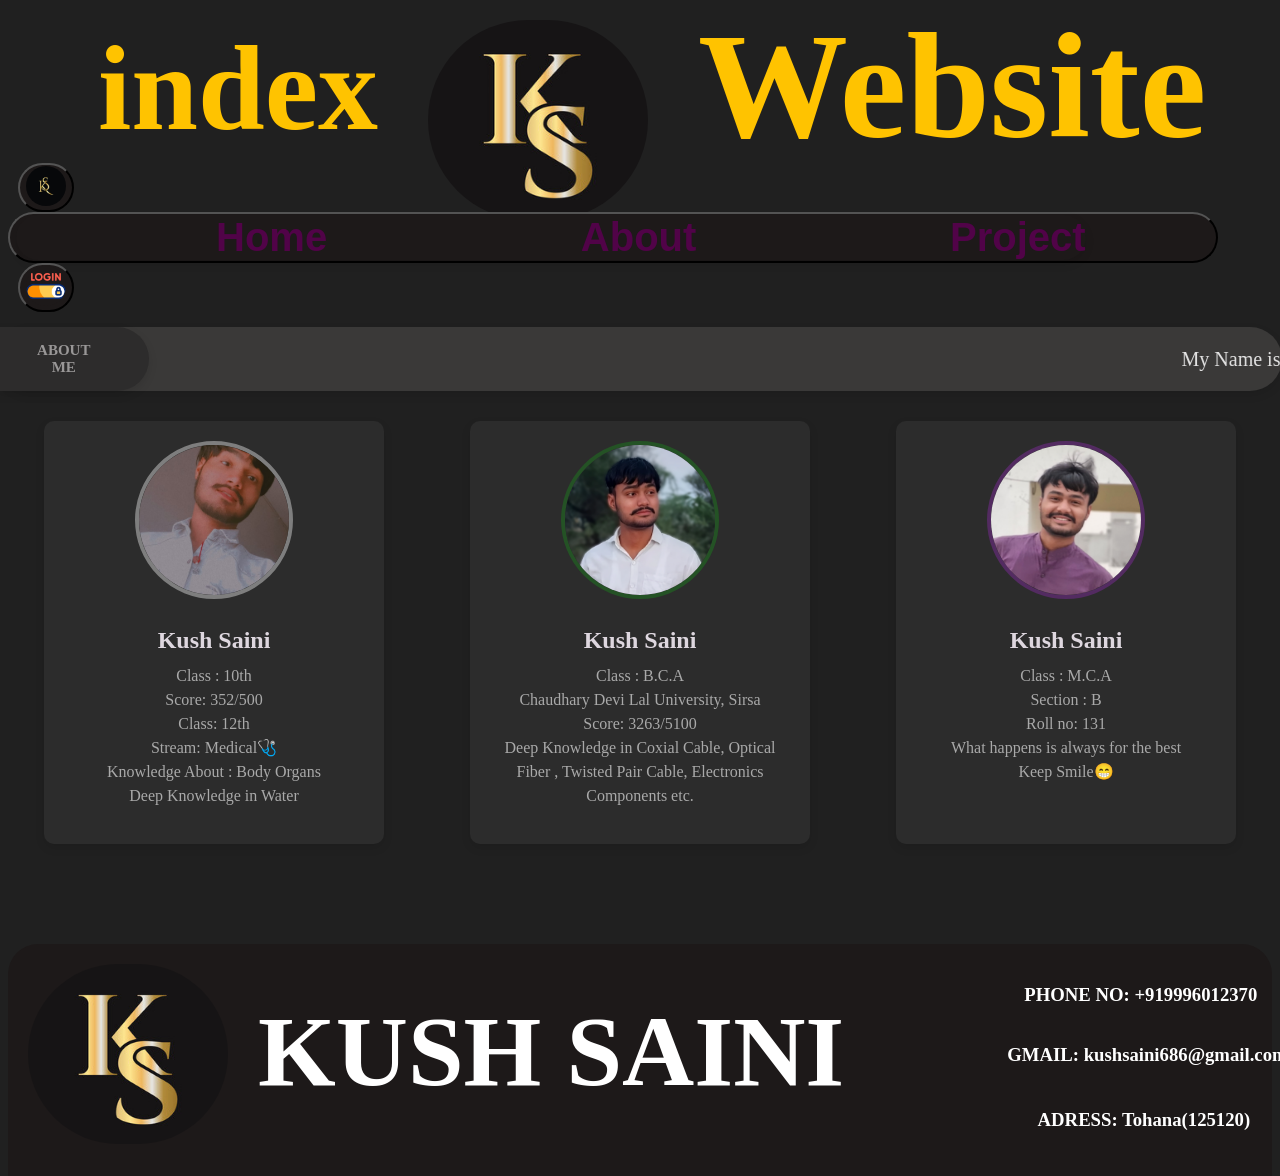
==== index.html @ 29faaab6 "My Portfolio First Upload" ====
<!DOCTYPE html>
<html lang="en">
<head>
  <meta charset="UTF-8">
    <meta name="viewport" content="width=device-width, initial-scale=1.0">
    <title>KWeb</title>
    <link rel="stylesheet" href="./index.css">
</head>
<body>

    <header id="he">
       <h1 id="k">index</h1>
        <img id="i" src="./240_F_510206850_NI3gwIwDtyIz4WPUnAkGsOidf5Y8lUd6.jpeg" alt="Photo Crupt" width="220" height="200">
        <h1 id="w">Website</h1>
      </header>
      <button id="blogin" type=""><img id="login" src="./ks.jpg" width="40" height="40"></button>
    <button id="nv"><nav id="n">
        <a href="./index.html" id="ho"><b>Home</b></a>
        <a href="./indexabout.html" id="ab"><b>About</b></a>
        <a href="./indexprojrct.html" id="co"><b>Project</b></a>
      </nav></button>
      <button id="blogin" >
        <a href="./Login.html">
          <img id="login" src="./login.png" width="40" height="40">
        </a>
      </button>
      <nav id="in">
        <div id="ln">
          <p id="l"><b>ABOUT ME</b></p>
        </div>
        <marquee behavior="scroll" loop="infinite" direction="left">
          <p id="pa">
             My Name is Kush Saini. My Father Name is Sh. Satbir Singh Saini s/o Late Sh. Maan Singh.
             I have many Skills like Knowledge of Wired Data Transmission in Coxicial cable, 
             Optical Fiber Cable, Twistd Pair Cable
                or Little bit known About Electronic Divice Reparing 🧑‍🔧
                (Amplifiers, Node, Small Circuits Boards, Earphones etc. ) and 
                My Hobbies is climbing, playing Chess♘, Writing in Notebooks📝.
                 I Love  Learnig Deep About Computer 🖥 Hardware & Software and Its Working.
                 I Like Cow's Baby(Calf)🐮, Puppys🐶.
          </p>
        </marquee>
      </nav>
     
     
    <main id="mai">
       <div id="card1">
        <img src="./WhatsApp Image 2025-09-26 at 7.26.59 PM.jpeg" alt="Profile Picture" id="img1">
        <h2 class="kname">Kush Saini</h2>
        <p class="bio">Class : 10th<br>Score: 352/500<br>Class: 12th<br>Stream: Medical🩺<br>
           Knowledge About : Body Organs<br>Deep Knowledge in Water</p>
           </div>
            <div id="card2">
        <img src="./kushph.png" alt="Profile Picture" id="img2" >
        <h2 class="kname">Kush Saini</h2>
        <p class="bio">Class : B.C.A<br>Chaudhary Devi Lal University, Sirsa<br>
          Score: 3263/5100<br>Deep Knowledge in Coxial Cable, Optical Fiber , Twisted Pair Cable, Electronics Components etc.</p>
           </div>
      
         <div id="card3">
        <img src="./ks.png" alt="Profile Picture" id="img3">
        <h2 class="kname">Kush Saini</h2>
        <p class="bio">Class : M.C.A <br>Section : B <br>Roll no: 131 <br>
          What happens is always for the best <br>Keep Smile😁</p>
           </div>

</main>

    <footer id="fo">
        <img id="em" src="./240_F_510206850_NI3gwIwDtyIz4WPUnAkGsOidf5Y8lUd6.jpeg" alt="Photo Contact" width="200" height="180">
        <h1 id="ft">KUSH SAINI</h1>
        <h3 id="ph">PHONE NO: +919996012370</H3>
        <H3 id="gm">GMAIL: kushsaini686@gmail.com</H3>
        <H3 id="ad">ADRESS: Tohana(125120)</H3>
    </footer>

</body>
</html>
---- index.css ----
body{
    background-color: #202020;
}
#he{
    margin-bottom: -110px;
    margin-top: 10px;
    margin-left: 10px;
    margin-right: -10px;
    display: flex;
}
#k{
    color: #ffc300;
    margin-top: 10px;
    padding-left: 80px;
    text-align: left;
    font-size: 120px;
    font-family: cursive;
}
#i{
    margin-top: 10px;
    margin-left: 50px;
    border-radius: 100px;
}
#w{
    color: #ffc300;
    margin-top: -10px;
    padding-left: 50px;
    text-align: right;
    font-size: 150px;
    font-family: cursive;
}
#in{
    display: flex;
     box-shadow: 0 4px 10px rgba(0, 0, 0, 0.1);
    font-size: 15px;
    border-radius: 50px;
    margin-bottom: -20px;
     margin-left: -10px;
    margin-right: -10px;
    margin-top: 15px;
    background-color: rgb(58, 57, 56);
}
#pa{
    font-size: 20px;
    color: #e4e4e4;
}
#ln{
    color: rgb(153, 151, 151);
    padding-left: 30px;
    padding-right: 50px;
    border-top-right-radius: 50px;
    border-bottom-right-radius: 50px;
    background-color: rgb(45, 44, 44);
    box-shadow: 0 4px 10px rgba(0, 0, 0, 0.1);
}
#l{
    text-align: center;
    
}
#art{
    margin-top: 50px;
    margin-left: 20px;
    margin-right: 20px;
    background-color: rgb(162, 124, 43);
    padding-bottom: 20px;
    border-radius: 50px;
}
#am{
    text-align: center;
    font-size: 50px;
    padding-top: 10px;
}
#para{
    margin-left: 30px;
    margin-right: 30px;
    font-size: 25px;
    color: #ded7df;
}
#n{
    box-shadow: 0 4px 10px rgba(0, 0, 0, 0.1);
    border-radius: 50px;
    background-color: rgb(29, 25, 25);
}
#nv{
    padding-right: 130px;
    border-radius: 50px;
    background-color: rgb(29, 25, 25);
}
#blogin{
    margin-left: 10px;
    margin-right: 10px;
    border-radius: 50px;
    background-color: rgb(29, 25, 25);
}
#login{
    border-radius: 50px;
    background-color: rgb(29, 25, 25);
}
#blogin:hover{
    background-color:rgb(94, 72, 72);
}
#ho{
    text-decoration: none;
    color: rgb(81, 3, 72);
    padding-left: 200px;
    font-family:  'Gill Sans', 'Gill Sans MT', Calibri, 'Trebuchet MS', sans-serif;
    font-size: 40px;
}
#ab{padding-left: 250px;
     text-decoration: none;
        color: rgb(81, 3, 72);

    font-family: 'Gill Sans', 'Gill Sans MT', Calibri, 'Trebuchet MS', sans-serif;
    text-align: center;
    font-size: 40px;
}
#co{padding-left: 250px;
     text-decoration: none;
        color: rgb(81, 3, 72);
    font-family: 'Gill Sans', 'Gill Sans MT', Calibri, 'Trebuchet MS', sans-serif;
    text-align: right;
font-size: 40px;
}
#art{
    margin-left: 20px;
    margin-right: 20px;
    background-color: rgb(29, 25, 25);
    padding-bottom: 20px;
    border-radius: 50px;
}
#am{
    color: #ffc300;
    text-align: center;
    font-size: 50px;

}
#hrr{
    margin-top: -35px;
}
#para{
    text-align: center;
    color: #e4e4e4;
    margin-left: 30px;
    margin-right: 30px;
    font-size: 25px;
    font-family: Helvetica;
}
#hhh{
    color: #e4e4e4;
    font-size: 40px;
    text-align: center;
}
#fo{
    display: flex;
    background-color: rgb(29, 25, 25);
    margin-top: 50px;
    margin-bottom: -40px;
    border-top-left-radius:30px ;
    border-top-right-radius: 30px;
}
#em{
    border-radius: 100px;
    /* margin-left: 20px;
    margin-top: ; */
    margin: 20px;
}
#ft{

    color: white;
    margin-top: 50px;
    margin-left: 10px;
    font-size: 100px;
    
}
#ph{ 
    
    margin-top: 40px;
    margin-left: 180px;
color: white;
}
#gm{
    margin-left: -250px;
    margin-top: 100px;
color: white;
}
#ad{
    margin-left: -250px;
    margin-top: 165px;
color: white;
}
#mai{
    display: flex  ;
}
#card1 {
    margin: 50px auto;
    background-color: #2c2c2c;
    width: 300px;
    border-radius: 10px;
    box-shadow: 0 4px 10px rgba(0, 0, 0, 0.1);
    overflow: hidden; 
    text-align: center;
    padding: 20px;
    transition: transform 0.3s ease-in-out; 
}
#card1:hover {
    transform: translateY(-10px);
}
#card2 {
    margin: 50px;
    background-color: #2c2c2c;
    width: 300px;
    border-radius: 10px;
    box-shadow: 0 4px 10px rgba(0, 0, 0, 0.1);
    overflow: hidden; 
    text-align: center;
    padding: 20px;
    transition: transform 0.3s ease-in-out; 
}
#card2:hover {
    transform: translateY(-10px);
}
#card3 {
    margin: 50px auto;
    background-color: #2c2c2c;
    width: 300px;
    border-radius: 10px;
    box-shadow: 0 4px 10px rgba(0, 0, 0, 0.1);
    overflow: hidden; 
    text-align: center;
    padding: 20px;
    transition: transform 0.3s ease-in-out; 
}
#card3:hover {
    transform: translateY(-10px);
}
#img1 {
    width: 150px;
    height: 150px;
    border-radius: 50%;
    object-fit: cover;
    border: 4px solid #7e7e7e;
    margin-bottom: 5px;
}
#img2 {
    width: 150px;
    height: 150px;
    border-radius: 50%;
    object-fit: cover;
    border: 4px solid #245225;
    margin-bottom: 5px;
}
#img3 {
    width: 150px;
    height: 150px;
    border-radius: 50%;
    object-fit: cover;
    border: 4px solid #532b61;
    margin-bottom: 5px;
}
.kname {
    font-size: 1.5em;
    font-weight: bold;
    color: #ded7df;
    margin-bottom: 10px;
}
.bio {
    font-size: 1em;
    color: #a9a9a9;
    line-height: 1.5;
    margin-top: 0;
}
#Hadpic{
    border-radius: 30px;
    
    border: 4px solid #000000;
}
#fig{
    text-align: center;
    
}
#lists{
    margin-left: 30px;
    margin-right: 30px;
    font-size: 25px;
    color: #ded7df;
}
#cap{
     margin-left: 555px;
     font-size: 25px;
    color: #ded7df;
}
/* Project vala code */
.projects {
    margin-top: 50px;
    padding: 40px 20px;
    display: grid;
    grid-template-columns: repeat(2, 1fr);
    gap: 20px;
}
#proj{
    margin-left: 30px;
    font-size: 50px;
    color: #ded7df;
}
.project-card {
    margin-left: 30px;
    background-color: rgb(29, 25, 25);
    padding: 20px;
    border-radius: 8px;
    box-shadow: 0 4px 8px rgba(0, 0, 0, 0.1);
}

.project-card h2 {
    color:#e4e4e4;
    margin: 0 0 10px 0;
    font-size: 20px;
}

.project-card p {
    color: #ded7df;
    font-size: 16px;
}

.project-card a {
    display: inline-block;
    margin-top: 10px;
    padding: 8px 15px;
    background-color: #c49600;
    color: rgb(0, 0, 0);
    text-decoration: none;
    font-size: 14px;
    border-radius: 5px;
    transition: background-color 0.3s ease;
}
.project-card a:hover {
    background-color: #9f7a00;
}
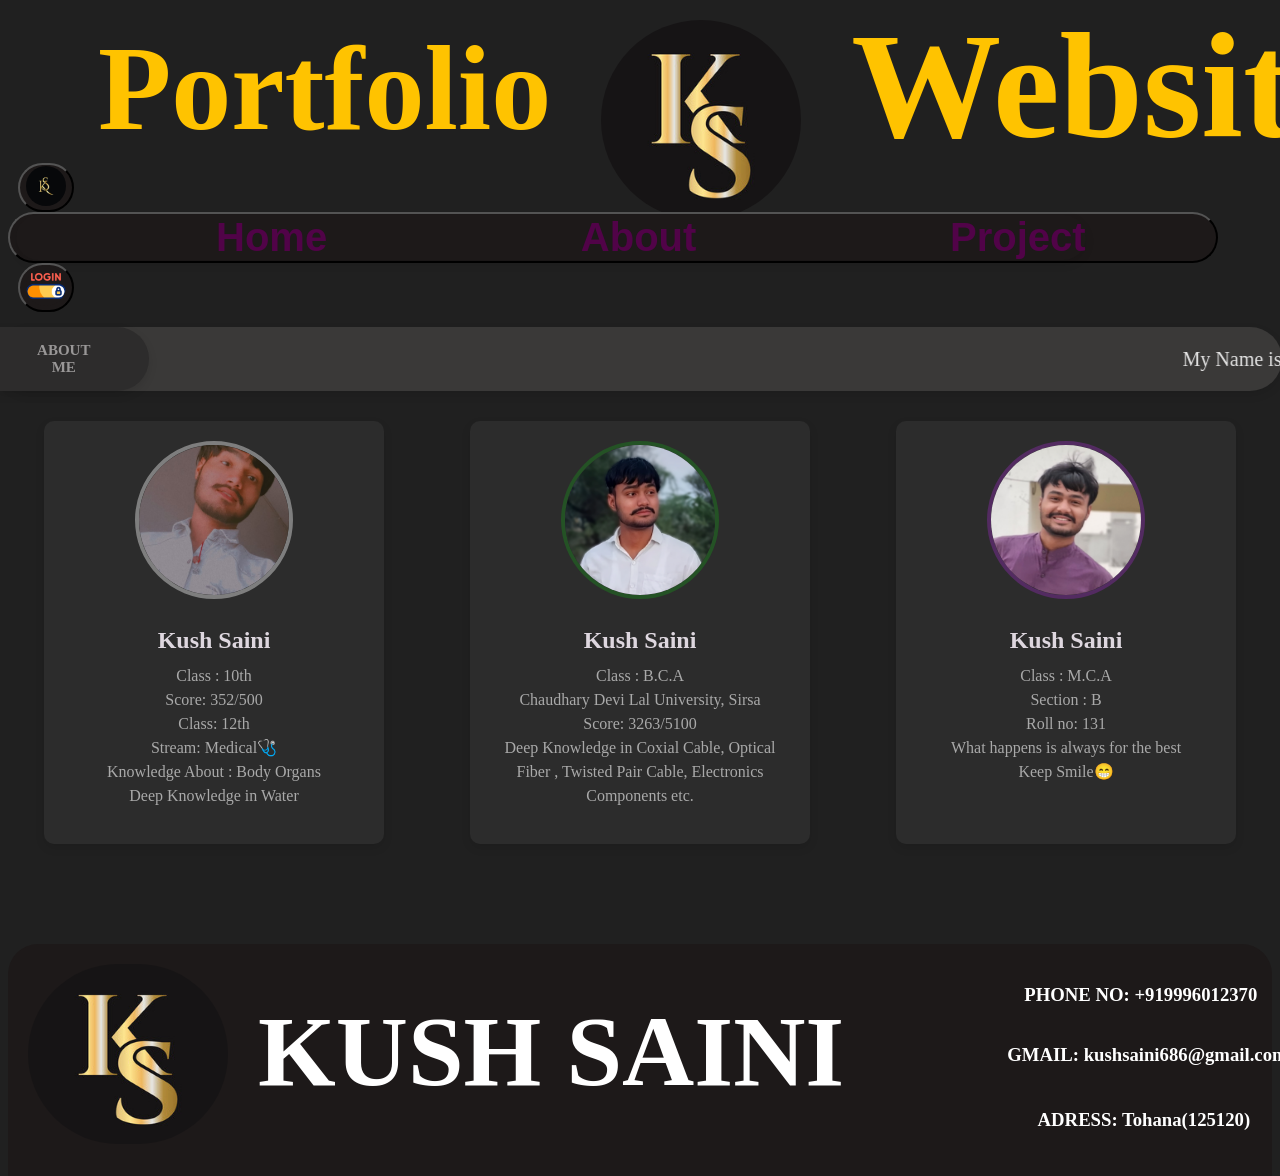
==== commit 8480a561: "My Portfolio First Upload" ====
--- a/index.html
+++ b/index.html
@@ -9,7 +9,7 @@
 <body>
 
     <header id="he">
-       <h1 id="k">index</h1>
+       <h1 id="k">Portfolio</h1>
         <img id="i" src="./240_F_510206850_NI3gwIwDtyIz4WPUnAkGsOidf5Y8lUd6.jpeg" alt="Photo Crupt" width="220" height="200">
         <h1 id="w">Website</h1>
       </header>
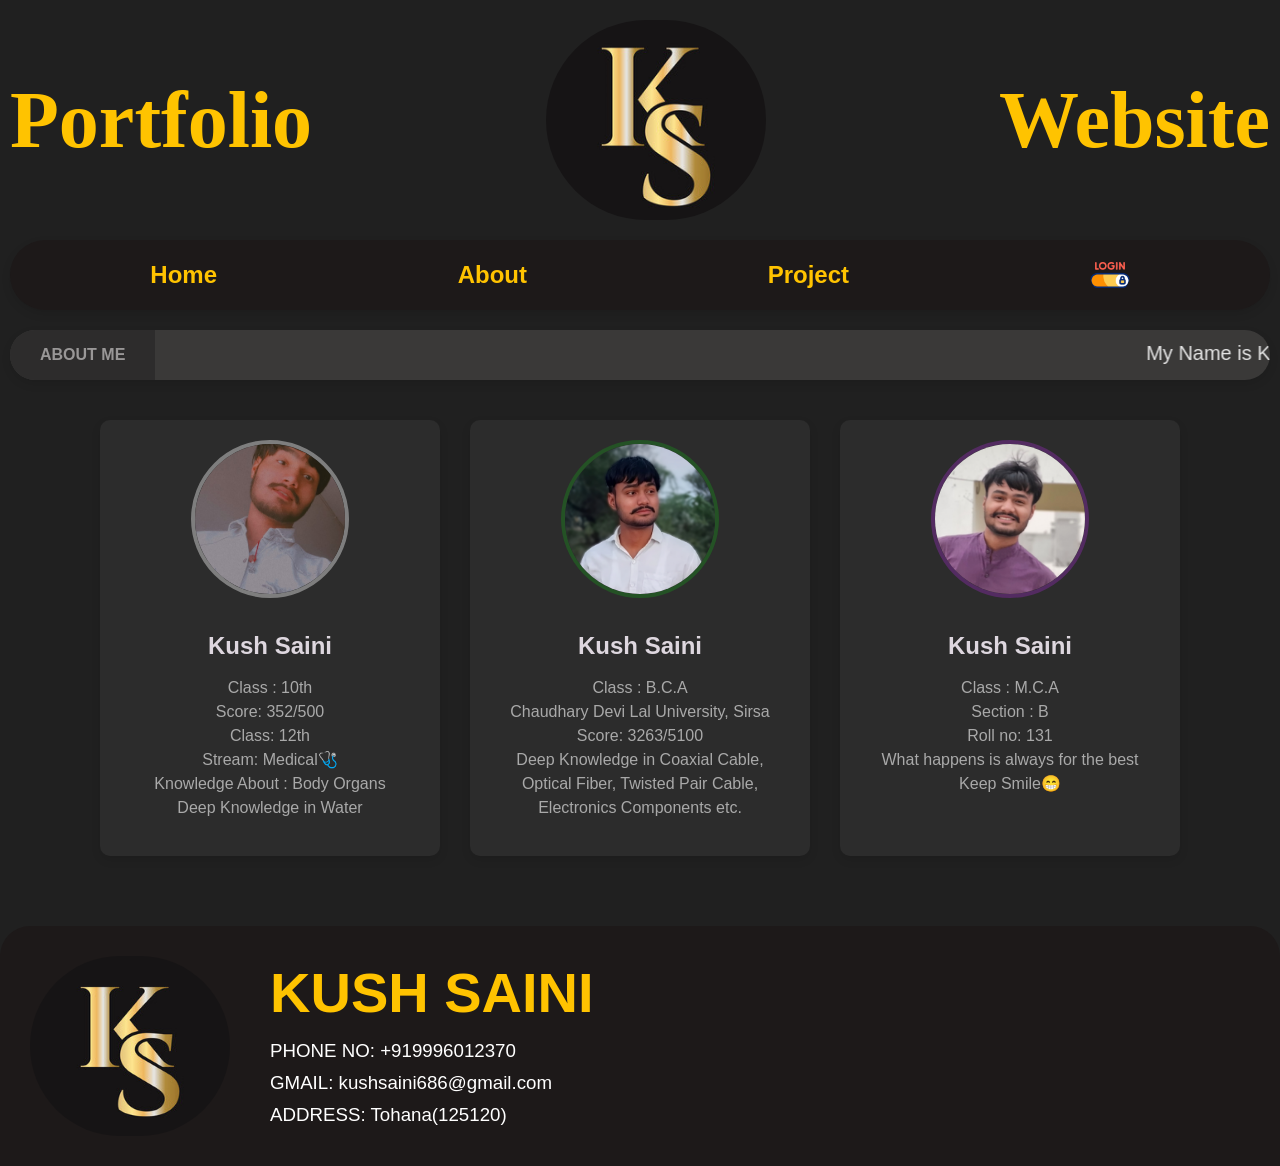
==== commit 0a1cc786: "fixed layout and added mobile responsive styles" ====
--- a/index.html
+++ b/index.html
@@ -1,77 +1,83 @@
 <!DOCTYPE html>
 <html lang="en">
 <head>
-  <meta charset="UTF-8">
+    <meta charset="UTF-8">
     <meta name="viewport" content="width=device-width, initial-scale=1.0">
     <title>KWeb</title>
     <link rel="stylesheet" href="./index.css">
 </head>
 <body>
 
+    <!-- Header Section -->
     <header id="he">
-       <h1 id="k">Portfolio</h1>
-        <img id="i" src="./240_F_510206850_NI3gwIwDtyIz4WPUnAkGsOidf5Y8lUd6.jpeg" alt="Photo Crupt" width="220" height="200">
+        <h1 id="k">Portfolio</h1>
+        <img id="i" src="./240_F_510206850_NI3gwIwDtyIz4WPUnAkGsOidf5Y8lUd6.jpeg" alt="Photo Crupt">
         <h1 id="w">Website</h1>
-      </header>
-      <button id="blogin" type=""><img id="login" src="./ks.jpg" width="40" height="40"></button>
-    <button id="nv"><nav id="n">
+    </header>
+
+    <!-- Navigation Menu (Clean & Without Rigid Buttons) -->
+    <nav id="n">
         <a href="./index.html" id="ho"><b>Home</b></a>
         <a href="./indexabout.html" id="ab"><b>About</b></a>
         <a href="./indexprojrct.html" id="co"><b>Project</b></a>
-      </nav></button>
-      <button id="blogin" >
-        <a href="./Login.html">
-          <img id="login" src="./login.png" width="40" height="40">
+        <a href="./Login.html" id="login-link">
+            <img id="login" src="./login.png" width="40" height="40" alt="Login">
         </a>
-      </button>
-      <nav id="in">
+    </nav>
+
+    <!-- About Me Section -->
+    <section id="in">
         <div id="ln">
-          <p id="l"><b>ABOUT ME</b></p>
+            <p id="l"><b>ABOUT ME</b></p>
         </div>
-        <marquee behavior="scroll" loop="infinite" direction="left">
-          <p id="pa">
-             My Name is Kush Saini. My Father Name is Sh. Satbir Singh Saini s/o Late Sh. Maan Singh.
-             I have many Skills like Knowledge of Wired Data Transmission in Coxicial cable, 
-             Optical Fiber Cable, Twistd Pair Cable
-                or Little bit known About Electronic Divice Reparing 🧑‍🔧
-                (Amplifiers, Node, Small Circuits Boards, Earphones etc. ) and 
-                My Hobbies is climbing, playing Chess♘, Writing in Notebooks📝.
-                 I Love  Learnig Deep About Computer 🖥 Hardware & Software and Its Working.
-                 I Like Cow's Baby(Calf)🐮, Puppys🐶.
-          </p>
-        </marquee>
-      </nav>
+        <div class="marquee-container">
+            <marquee behavior="scroll" loop="infinite" direction="left">
+                <p id="pa">
+                    My Name is Kush Saini. My Father Name is Sh. Satbir Singh Saini s/o Late Sh. Maan Singh.
+                    I have many Skills like Knowledge of Wired Data Transmission in Coaxial cable, 
+                    Optical Fiber Cable, Twisted Pair Cable or Little bit known About Electronic Device Repairing 🧑‍🔧
+                    (Amplifiers, Node, Small Circuits Boards, Earphones etc.) and 
+                    My Hobbies is climbing, playing Chess♘, Writing in Notebooks📝.
+                    I Love Learning Deep About Computer Hardware & Software and Its Working.
+                    I Like Cow's Baby(Calf)🐮, Puppies🐶.
+                </p>
+            </marquee>
+        </div>
+    </section>
      
-     
+    <!-- Main Portfolio Cards Section -->
     <main id="mai">
-       <div id="card1">
-        <img src="./WhatsApp Image 2025-09-26 at 7.26.59 PM.jpeg" alt="Profile Picture" id="img1">
-        <h2 class="kname">Kush Saini</h2>
-        <p class="bio">Class : 10th<br>Score: 352/500<br>Class: 12th<br>Stream: Medical🩺<br>
-           Knowledge About : Body Organs<br>Deep Knowledge in Water</p>
-           </div>
-            <div id="card2">
-        <img src="./kushph.png" alt="Profile Picture" id="img2" >
-        <h2 class="kname">Kush Saini</h2>
-        <p class="bio">Class : B.C.A<br>Chaudhary Devi Lal University, Sirsa<br>
-          Score: 3263/5100<br>Deep Knowledge in Coxial Cable, Optical Fiber , Twisted Pair Cable, Electronics Components etc.</p>
-           </div>
+        <div id="card1" class="profile-card">
+            <img src="./WhatsApp Image 2025-09-26 at 7.26.59 PM.jpeg" alt="Profile Picture" id="img1">
+            <h2 class="kname">Kush Saini</h2>
+            <p class="bio">Class : 10th<br>Score: 352/500<br>Class: 12th<br>Stream: Medical🩺<br>
+            Knowledge About : Body Organs<br>Deep Knowledge in Water</p>
+        </div>
+
+        <div id="card2" class="profile-card">
+            <img src="./kushph.png" alt="Profile Picture" id="img2" >
+            <h2 class="kname">Kush Saini</h2>
+            <p class="bio">Class : B.C.A<br>Chaudhary Devi Lal University, Sirsa<br>
+            Score: 3263/5100<br>Deep Knowledge in Coaxial Cable, Optical Fiber, Twisted Pair Cable, Electronics Components etc.</p>
+        </div>
       
-         <div id="card3">
-        <img src="./ks.png" alt="Profile Picture" id="img3">
-        <h2 class="kname">Kush Saini</h2>
-        <p class="bio">Class : M.C.A <br>Section : B <br>Roll no: 131 <br>
-          What happens is always for the best <br>Keep Smile😁</p>
-           </div>
+        <div id="card3" class="profile-card">
+            <img src="./ks.png" alt="Profile Picture" id="img3">
+            <h2 class="kname">Kush Saini</h2>
+            <p class="bio">Class : M.C.A <br>Section : B <br>Roll no: 131 <br>
+            What happens is always for the best <br>Keep Smile😁</p>
+        </div>
+    </main>
 
-</main>
-
+    <!-- Footer Section (Negative Margins Hatane ke liye layout change kiya) -->
     <footer id="fo">
         <img id="em" src="./240_F_510206850_NI3gwIwDtyIz4WPUnAkGsOidf5Y8lUd6.jpeg" alt="Photo Contact" width="200" height="180">
-        <h1 id="ft">KUSH SAINI</h1>
-        <h3 id="ph">PHONE NO: +919996012370</H3>
-        <H3 id="gm">GMAIL: kushsaini686@gmail.com</H3>
-        <H3 id="ad">ADRESS: Tohana(125120)</H3>
+        <div id="footer-details">
+            <h1 id="ft">KUSH SAINI</h1>
+            <h3 id="ph">PHONE NO: +919996012370</h3>
+            <h3 id="gm">GMAIL: kushsaini686@gmail.com</h3>
+            <h3 id="ad">ADDRESS: Tohana(125120)</h3>
+        </div>
     </footer>
 
 </body>
--- a/index.css
+++ b/index.css
@@ -1,262 +1,117 @@
-body{
+body {
     background-color: #202020;
-}
-#he{
-    margin-bottom: -110px;
-    margin-top: 10px;
-    margin-left: 10px;
-    margin-right: -10px;
-    display: flex;
-}
-#k{
+    margin: 0;
+    padding: 0;
+    box-sizing: border-box;
+    font-family: Arial, sans-serif;
+}
+
+/* --- Header Section --- */
+#he {
+    margin: 20px 10px;
+    display: flex;
+    justify-content: space-between;
+    align-items: center;
+    flex-wrap: wrap;
+}
+#k {
     color: #ffc300;
-    margin-top: 10px;
-    padding-left: 80px;
-    text-align: left;
-    font-size: 120px;
+    font-size: 5rem;
     font-family: cursive;
-}
-#i{
-    margin-top: 10px;
-    margin-left: 50px;
+    margin: 0;
+}
+#i {
     border-radius: 100px;
-}
-#w{
+    width: 220px;
+    height: 200px;
+    object-fit: cover;
+}
+#w {
     color: #ffc300;
-    margin-top: -10px;
-    padding-left: 50px;
-    text-align: right;
-    font-size: 150px;
+    font-size: 5rem;
     font-family: cursive;
-}
-#in{
-    display: flex;
-     box-shadow: 0 4px 10px rgba(0, 0, 0, 0.1);
-    font-size: 15px;
-    border-radius: 50px;
-    margin-bottom: -20px;
-     margin-left: -10px;
-    margin-right: -10px;
-    margin-top: 15px;
-    background-color: rgb(58, 57, 56);
-}
-#pa{
-    font-size: 20px;
-    color: #e4e4e4;
-}
-#ln{
-    color: rgb(153, 151, 151);
-    padding-left: 30px;
-    padding-right: 50px;
-    border-top-right-radius: 50px;
-    border-bottom-right-radius: 50px;
-    background-color: rgb(45, 44, 44);
-    box-shadow: 0 4px 10px rgba(0, 0, 0, 0.1);
-}
-#l{
-    text-align: center;
-    
-}
-#art{
-    margin-top: 50px;
-    margin-left: 20px;
-    margin-right: 20px;
-    background-color: rgb(162, 124, 43);
-    padding-bottom: 20px;
-    border-radius: 50px;
-}
-#am{
-    text-align: center;
-    font-size: 50px;
-    padding-top: 10px;
-}
-#para{
-    margin-left: 30px;
-    margin-right: 30px;
-    font-size: 25px;
-    color: #ded7df;
-}
-#n{
+    margin: 0;
+}
+
+/* --- Navbar Styles --- */
+#n {
     box-shadow: 0 4px 10px rgba(0, 0, 0, 0.1);
     border-radius: 50px;
     background-color: rgb(29, 25, 25);
-}
-#nv{
-    padding-right: 130px;
+    display: flex;
+    justify-content: space-around;
+    align-items: center;
+    padding: 15px 20px;
+    margin: 20px 10px;
+}
+#n a {
+    text-decoration: none;
+    color: #ffc300; /* Isko thoda visible kiya hai background ke hisab se */
+    font-family: 'Gill Sans', sans-serif;
+    font-size: 24px;
+}
+#login-link img {
+    border-radius: 50%;
+    vertical-align: middle;
+}
+
+/* --- About Me Bar --- */
+#in {
+    display: flex;
+    align-items: center;
+    box-shadow: 0 4px 10px rgba(0, 0, 0, 0.1);
     border-radius: 50px;
-    background-color: rgb(29, 25, 25);
-}
-#blogin{
-    margin-left: 10px;
-    margin-right: 10px;
-    border-radius: 50px;
-    background-color: rgb(29, 25, 25);
-}
-#login{
-    border-radius: 50px;
-    background-color: rgb(29, 25, 25);
-}
-#blogin:hover{
-    background-color:rgb(94, 72, 72);
-}
-#ho{
-    text-decoration: none;
-    color: rgb(81, 3, 72);
-    padding-left: 200px;
-    font-family:  'Gill Sans', 'Gill Sans MT', Calibri, 'Trebuchet MS', sans-serif;
-    font-size: 40px;
-}
-#ab{padding-left: 250px;
-     text-decoration: none;
-        color: rgb(81, 3, 72);
-
-    font-family: 'Gill Sans', 'Gill Sans MT', Calibri, 'Trebuchet MS', sans-serif;
-    text-align: center;
-    font-size: 40px;
-}
-#co{padding-left: 250px;
-     text-decoration: none;
-        color: rgb(81, 3, 72);
-    font-family: 'Gill Sans', 'Gill Sans MT', Calibri, 'Trebuchet MS', sans-serif;
-    text-align: right;
-font-size: 40px;
-}
-#art{
-    margin-left: 20px;
-    margin-right: 20px;
-    background-color: rgb(29, 25, 25);
-    padding-bottom: 20px;
-    border-radius: 50px;
-}
-#am{
-    color: #ffc300;
-    text-align: center;
-    font-size: 50px;
-
-}
-#hrr{
-    margin-top: -35px;
-}
-#para{
-    text-align: center;
+    margin: 20px 10px;
+    background-color: rgb(58, 57, 56);
+    overflow: hidden;
+}
+#ln {
+    color: rgb(153, 151, 151);
+    padding: 0 30px;
+    background-color: rgb(45, 44, 44);
+    white-space: nowrap;
+}
+.marquee-container {
+    flex-grow: 1;
+    overflow: hidden;
+}
+#pa {
+    font-size: 20px;
     color: #e4e4e4;
-    margin-left: 30px;
-    margin-right: 30px;
-    font-size: 25px;
-    font-family: Helvetica;
-}
-#hhh{
-    color: #e4e4e4;
-    font-size: 40px;
-    text-align: center;
-}
-#fo{
-    display: flex;
-    background-color: rgb(29, 25, 25);
-    margin-top: 50px;
-    margin-bottom: -40px;
-    border-top-left-radius:30px ;
-    border-top-right-radius: 30px;
-}
-#em{
-    border-radius: 100px;
-    /* margin-left: 20px;
-    margin-top: ; */
-    margin: 20px;
-}
-#ft{
-
-    color: white;
-    margin-top: 50px;
-    margin-left: 10px;
-    font-size: 100px;
-    
-}
-#ph{ 
-    
-    margin-top: 40px;
-    margin-left: 180px;
-color: white;
-}
-#gm{
-    margin-left: -250px;
-    margin-top: 100px;
-color: white;
-}
-#ad{
-    margin-left: -250px;
-    margin-top: 165px;
-color: white;
-}
-#mai{
-    display: flex  ;
-}
-#card1 {
-    margin: 50px auto;
+    margin: 10px 0;
+}
+
+/* --- Main Cards Layout --- */
+#mai {
+    display: flex;
+    justify-content: center;
+    gap: 30px;
+    flex-wrap: wrap;
+    padding: 20px 10px;
+}
+.profile-card {
     background-color: #2c2c2c;
     width: 300px;
     border-radius: 10px;
     box-shadow: 0 4px 10px rgba(0, 0, 0, 0.1);
-    overflow: hidden; 
     text-align: center;
     padding: 20px;
     transition: transform 0.3s ease-in-out; 
 }
-#card1:hover {
+.profile-card:hover {
     transform: translateY(-10px);
 }
-#card2 {
-    margin: 50px;
-    background-color: #2c2c2c;
-    width: 300px;
-    border-radius: 10px;
-    box-shadow: 0 4px 10px rgba(0, 0, 0, 0.1);
-    overflow: hidden; 
-    text-align: center;
-    padding: 20px;
-    transition: transform 0.3s ease-in-out; 
-}
-#card2:hover {
-    transform: translateY(-10px);
-}
-#card3 {
-    margin: 50px auto;
-    background-color: #2c2c2c;
-    width: 300px;
-    border-radius: 10px;
-    box-shadow: 0 4px 10px rgba(0, 0, 0, 0.1);
-    overflow: hidden; 
-    text-align: center;
-    padding: 20px;
-    transition: transform 0.3s ease-in-out; 
-}
-#card3:hover {
-    transform: translateY(-10px);
-}
-#img1 {
+#img1, #img2, #img3 {
     width: 150px;
     height: 150px;
     border-radius: 50%;
     object-fit: cover;
-    border: 4px solid #7e7e7e;
-    margin-bottom: 5px;
-}
-#img2 {
-    width: 150px;
-    height: 150px;
-    border-radius: 50%;
-    object-fit: cover;
-    border: 4px solid #245225;
-    margin-bottom: 5px;
-}
-#img3 {
-    width: 150px;
-    height: 150px;
-    border-radius: 50%;
-    object-fit: cover;
-    border: 4px solid #532b61;
-    margin-bottom: 5px;
-}
+    margin-bottom: 10px;
+}
+#img1 { border: 4px solid #7e7e7e; }
+#img2 { border: 4px solid #245225; }
+#img3 { border: 4px solid #532b61; }
+
 .kname {
     font-size: 1.5em;
     font-weight: bold;
@@ -267,72 +122,86 @@
     font-size: 1em;
     color: #a9a9a9;
     line-height: 1.5;
-    margin-top: 0;
-}
-#Hadpic{
-    border-radius: 30px;
-    
-    border: 4px solid #000000;
-}
-#fig{
-    text-align: center;
-    
-}
-#lists{
-    margin-left: 30px;
-    margin-right: 30px;
-    font-size: 25px;
-    color: #ded7df;
-}
-#cap{
-     margin-left: 555px;
-     font-size: 25px;
-    color: #ded7df;
-}
-/* Project vala code */
-.projects {
+}
+
+/* --- Footer Layout Fix --- */
+#fo {
+    display: flex;
+    background-color: rgb(29, 25, 25);
     margin-top: 50px;
-    padding: 40px 20px;
-    display: grid;
-    grid-template-columns: repeat(2, 1fr);
-    gap: 20px;
-}
-#proj{
-    margin-left: 30px;
-    font-size: 50px;
-    color: #ded7df;
-}
-.project-card {
-    margin-left: 30px;
-    background-color: rgb(29, 25, 25);
-    padding: 20px;
-    border-radius: 8px;
-    box-shadow: 0 4px 8px rgba(0, 0, 0, 0.1);
-}
-
-.project-card h2 {
-    color:#e4e4e4;
-    margin: 0 0 10px 0;
-    font-size: 20px;
-}
-
-.project-card p {
-    color: #ded7df;
-    font-size: 16px;
-}
-
-.project-card a {
-    display: inline-block;
-    margin-top: 10px;
-    padding: 8px 15px;
-    background-color: #c49600;
-    color: rgb(0, 0, 0);
-    text-decoration: none;
-    font-size: 14px;
-    border-radius: 5px;
-    transition: background-color 0.3s ease;
-}
-.project-card a:hover {
-    background-color: #9f7a00;
-}
-
+    padding: 30px;
+    border-top-left-radius: 30px;
+    border-top-right-radius: 30px;
+    align-items: center;
+    gap: 40px;
+}
+#em {
+    border-radius: 100px;
+}
+#footer-details {
+    display: flex;
+    flex-direction: column;
+    color: white;
+}
+#ft { font-size: 3.5rem; margin: 0 0 10px 0; color: #ffc300; }
+#footer-details h3 { margin: 5px 0; font-weight: normal; }
+
+
+/* =======================================================
+   📱 GLOBAL RESPONSIVE STYLES (For Mobile & Tablets)
+   ======================================================= */
+@media screen and (max-width: 768px) {
+    /* Header ko vertical line me laya */
+    #he {
+        flex-direction: column;
+        text-align: center;
+        gap: 15px;
+    }
+    #k, #w {
+        font-size: 3rem; /* Text chota kiya taaki screen se baahar na jaye */
+    }
+    #i {
+        width: 150px;
+        height: 140px;
+    }
+
+    /* Navbar items ko warp kiya stack hone ke liye */
+    #n {
+        flex-direction: column;
+        gap: 15px;
+        border-radius: 20px;
+    }
+    #n a {
+        font-size: 20px;
+    }
+
+    /* About me wrapper vertical collapse */
+    #in {
+        flex-direction: column;
+        border-radius: 20px;
+        text-align: center;
+    }
+    #ln {
+        width: 100%;
+        padding: 10px 0;
+    }
+
+    /* Cards ek ke niche ek aayenge automatically */
+    #mai {
+        flex-direction: column;
+        align-items: center;
+    }
+    .profile-card {
+        width: 85%; /* Phone me full responsive stretch */
+    }
+
+    /* Footer structure vertical alignment */
+    #fo {
+        flex-direction: column;
+        text-align: center;
+        gap: 20px;
+    }
+    #ft {
+        font-size: 2.5rem;
+    }
+}
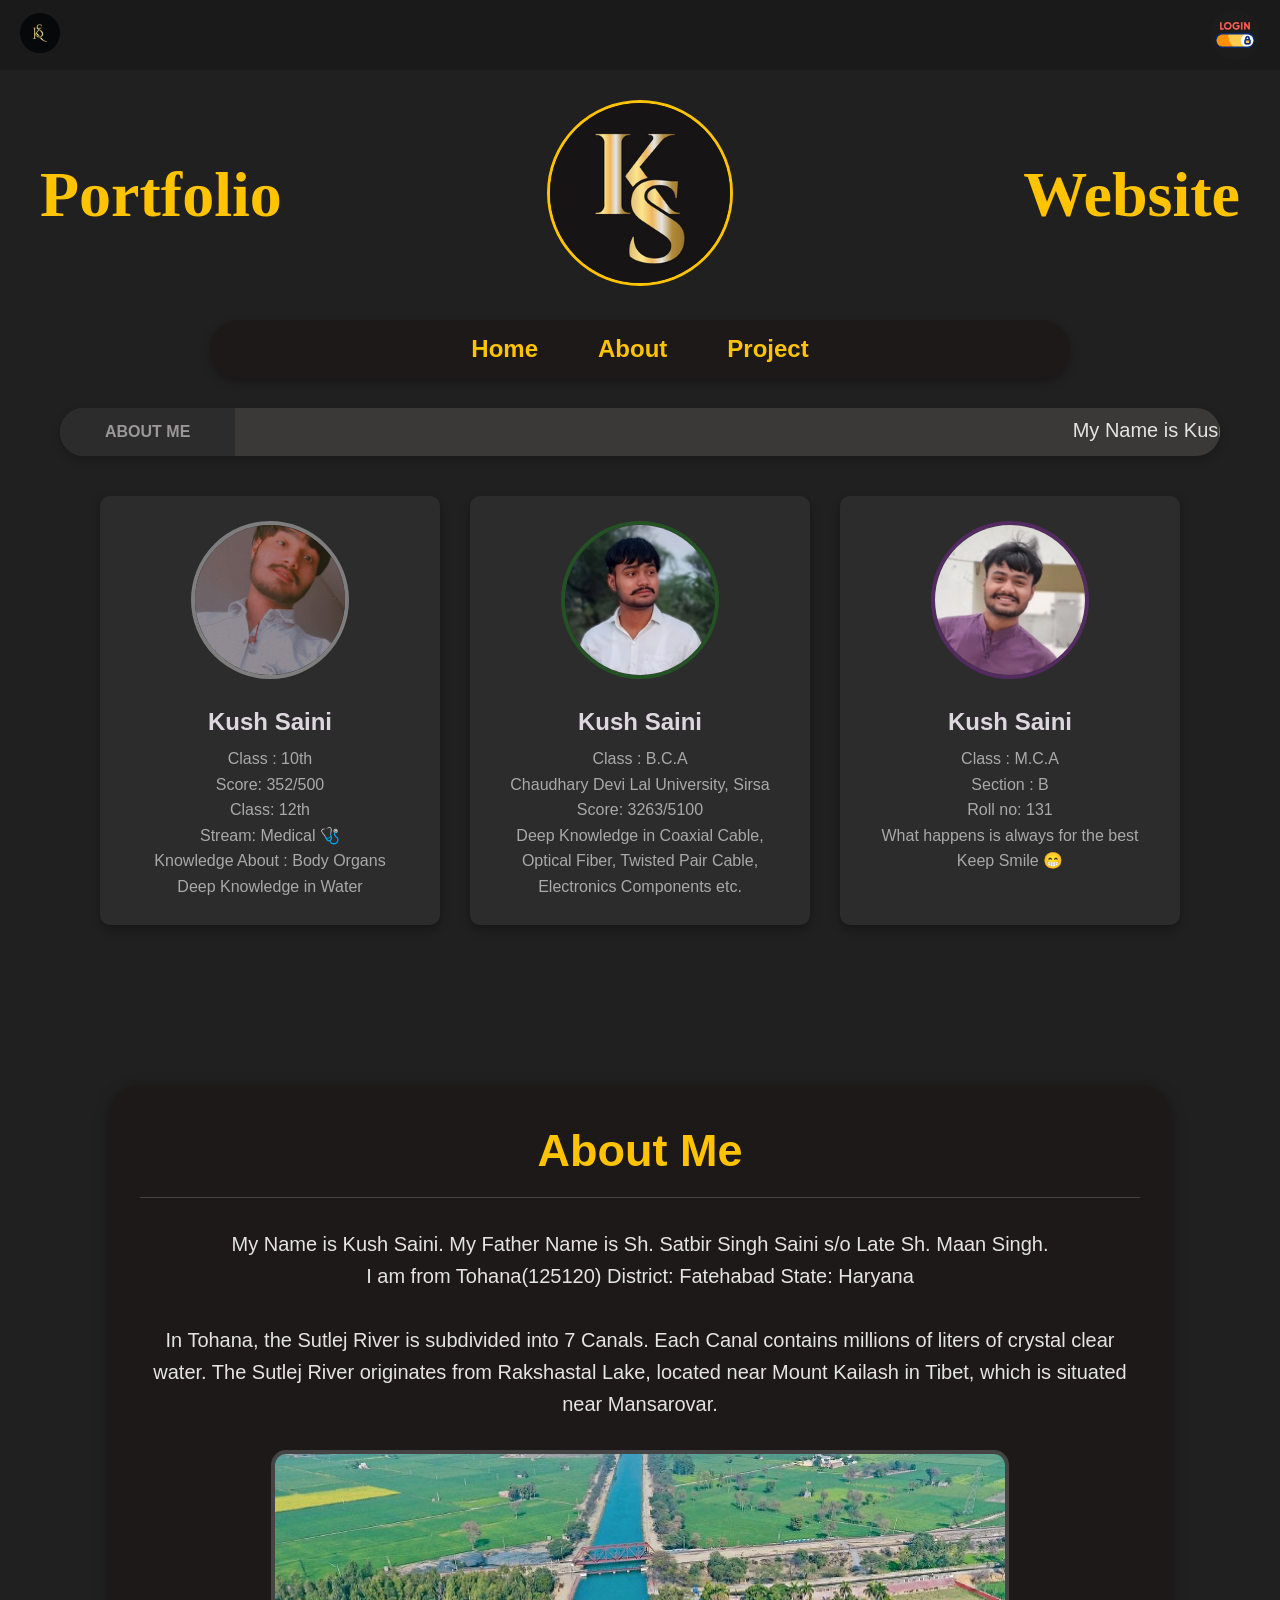
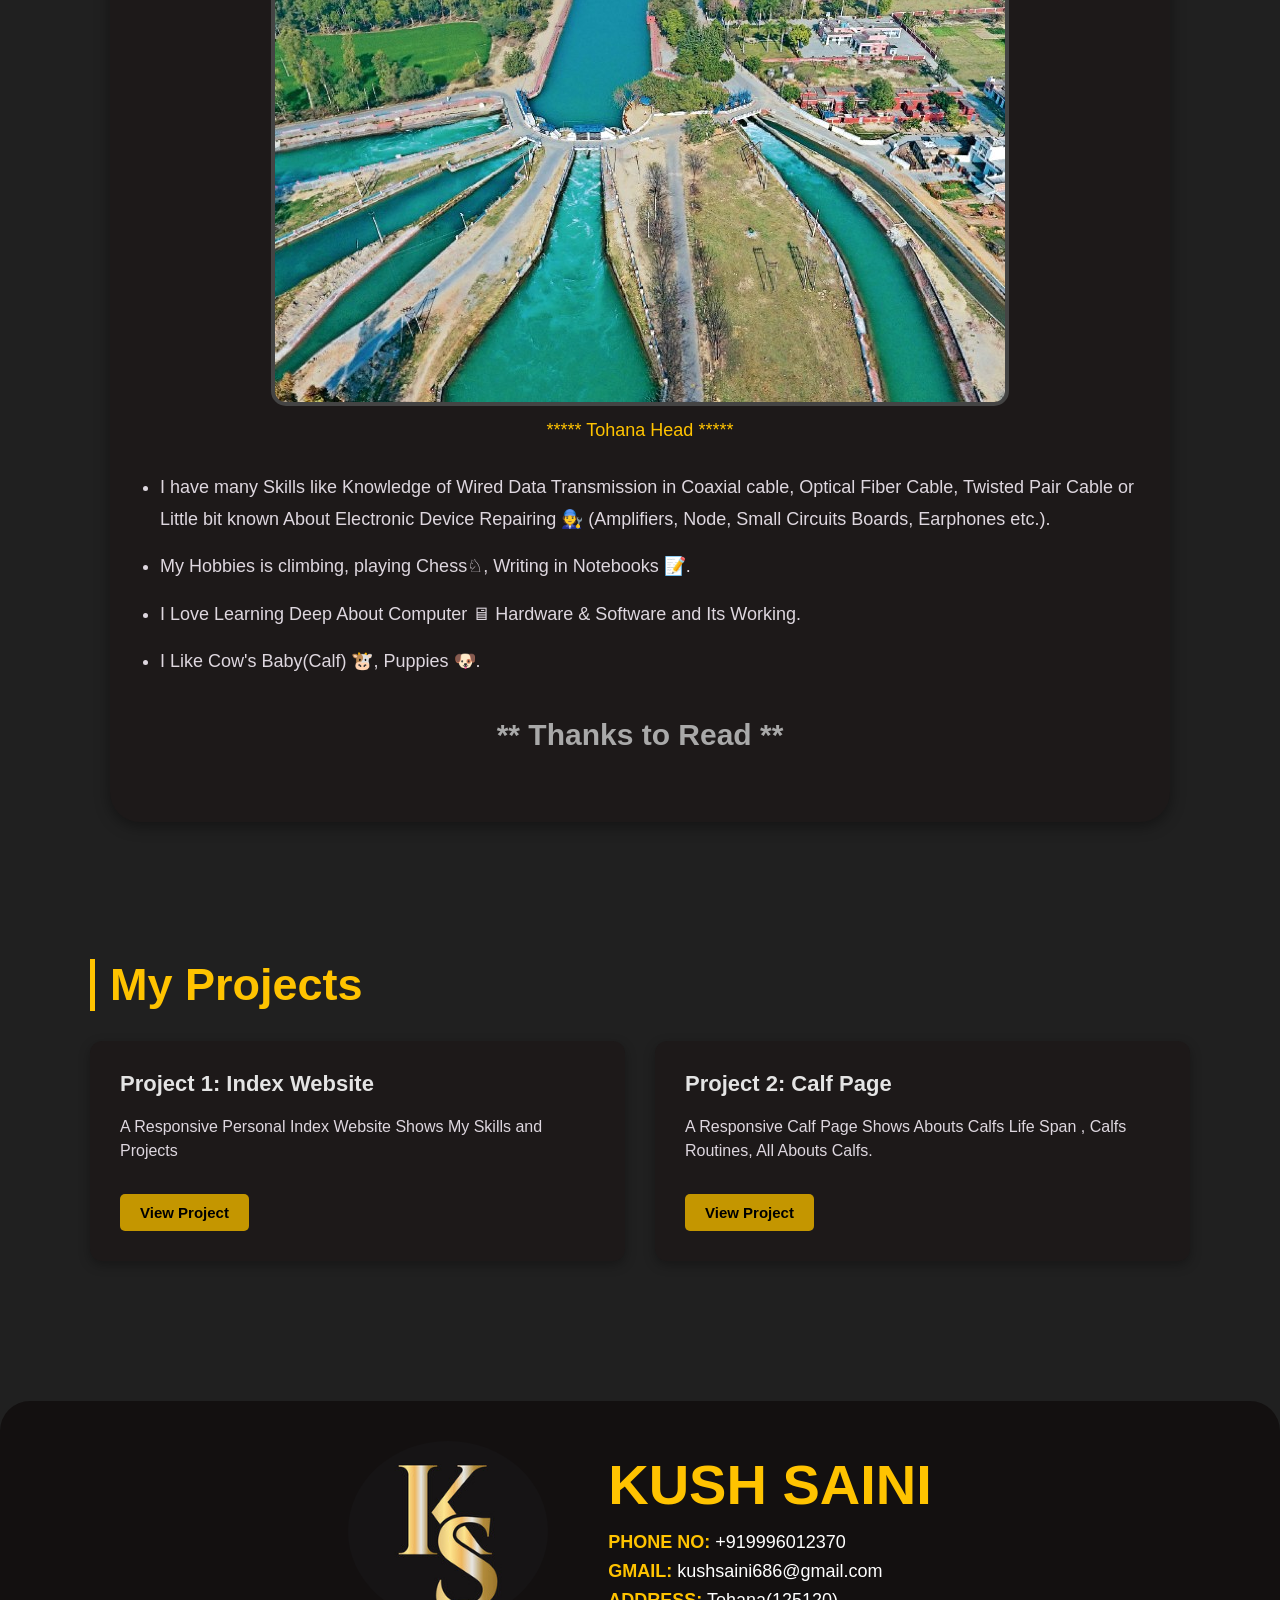
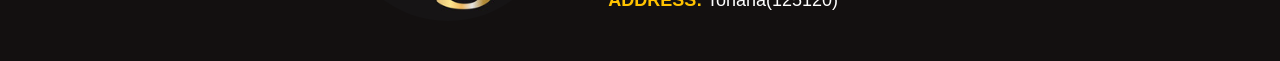
==== commit e93487fb: "Merged portfolio single page layout and added dynamic fluid login screen" ====
--- a/index.html
+++ b/index.html
@@ -3,34 +3,39 @@
 <head>
     <meta charset="UTF-8">
     <meta name="viewport" content="width=device-width, initial-scale=1.0">
-    <title>KWeb</title>
+    <title>KWeb - Kush Saini Portfolio</title>
     <link rel="stylesheet" href="./index.css">
 </head>
 <body>
 
-    <!-- Header Section -->
+    <div class="top-utility-bar">
+        <div class="profile-badge">
+            <img src="./ks.jpg" alt="KS" class="avatar-img">
+        </div>
+        <a href="./Login.html" class="isolated-login-btn" title="Login">
+            <img src="./login.png" alt="Login">
+        </a>
+    </div>
+
     <header id="he">
         <h1 id="k">Portfolio</h1>
-        <img id="i" src="./240_F_510206850_NI3gwIwDtyIz4WPUnAkGsOidf5Y8lUd6.jpeg" alt="Photo Crupt">
+        <div class="header-logo-wrapper">
+            <img id="i" src="./240_F_510206850_NI3gwIwDtyIz4WPUnAkGsOidf5Y8lUd6.jpeg" alt="Photo Crupt">
+        </div>
         <h1 id="w">Website</h1>
     </header>
 
-    <!-- Navigation Menu (Clean & Without Rigid Buttons) -->
     <nav id="n">
-        <a href="./index.html" id="ho"><b>Home</b></a>
-        <a href="./indexabout.html" id="ab"><b>About</b></a>
-        <a href="./indexprojrct.html" id="co"><b>Project</b></a>
-        <a href="./Login.html" id="login-link">
-            <img id="login" src="./login.png" width="40" height="40" alt="Login">
-        </a>
+        <a href="#he"><b>Home</b></a>
+        <a href="#about-section"><b>About</b></a>
+        <a href="#project-section"><b>Project</b></a>
     </nav>
 
-    <!-- About Me Section -->
     <section id="in">
         <div id="ln">
             <p id="l"><b>ABOUT ME</b></p>
         </div>
-        <div class="marquee-container">
+        <div class="marquee-wrapper">
             <marquee behavior="scroll" loop="infinite" direction="left">
                 <p id="pa">
                     My Name is Kush Saini. My Father Name is Sh. Satbir Singh Saini s/o Late Sh. Maan Singh.
@@ -38,45 +43,90 @@
                     Optical Fiber Cable, Twisted Pair Cable or Little bit known About Electronic Device Repairing 🧑‍🔧
                     (Amplifiers, Node, Small Circuits Boards, Earphones etc.) and 
                     My Hobbies is climbing, playing Chess♘, Writing in Notebooks📝.
-                    I Love Learning Deep About Computer Hardware & Software and Its Working.
+                    I Love Learning Deep About Computer 🖥 Hardware & Software and Its Working.
                     I Like Cow's Baby(Calf)🐮, Puppies🐶.
                 </p>
             </marquee>
         </div>
     </section>
      
-    <!-- Main Portfolio Cards Section -->
     <main id="mai">
         <div id="card1" class="profile-card">
-            <img src="./WhatsApp Image 2025-09-26 at 7.26.59 PM.jpeg" alt="Profile Picture" id="img1">
+            <img src="./WhatsApp Image 2025-09-26 at 7.26.59 PM.jpeg" alt="Profile Picture" class="card-img">
             <h2 class="kname">Kush Saini</h2>
-            <p class="bio">Class : 10th<br>Score: 352/500<br>Class: 12th<br>Stream: Medical🩺<br>
+            <p class="bio">Class : 10th<br>Score: 352/500<br>Class: 12th<br>Stream: Medical 🩺<br>
             Knowledge About : Body Organs<br>Deep Knowledge in Water</p>
         </div>
 
         <div id="card2" class="profile-card">
-            <img src="./kushph.png" alt="Profile Picture" id="img2" >
+            <img src="./kushph.png" alt="Profile Picture" class="card-img">
             <h2 class="kname">Kush Saini</h2>
             <p class="bio">Class : B.C.A<br>Chaudhary Devi Lal University, Sirsa<br>
             Score: 3263/5100<br>Deep Knowledge in Coaxial Cable, Optical Fiber, Twisted Pair Cable, Electronics Components etc.</p>
         </div>
       
         <div id="card3" class="profile-card">
-            <img src="./ks.png" alt="Profile Picture" id="img3">
+            <img src="./ks.png" alt="Profile Picture" class="card-img">
             <h2 class="kname">Kush Saini</h2>
             <p class="bio">Class : M.C.A <br>Section : B <br>Roll no: 131 <br>
-            What happens is always for the best <br>Keep Smile😁</p>
+            What happens is always for the best <br>Keep Smile 😁</p>
         </div>
     </main>
 
-    <!-- Footer Section (Negative Margins Hatane ke liye layout change kiya) -->
+    <section id="about-section" class="scroll-section">
+        <article id="art">
+            <h1 id="am">About Me</h1>
+            <hr id="hrr">
+            <section id="para">
+                <p>
+                    My Name is Kush Saini. My Father Name is Sh. Satbir Singh Saini s/o Late Sh. Maan Singh.<br>
+                    I am from Tohana(125120) District: Fatehabad State: Haryana<br><br>
+                    In Tohana, the Sutlej River is subdivided into 7 Canals. Each Canal contains millions of liters of crystal clear water.
+                    The Sutlej River originates from Rakshastal Lake, located near Mount Kailash in Tibet, which is situated near Mansarovar.
+                </p>
+            </section>
+            
+            <figure id="fig">
+                <img id="Hadpic" src="./head1.jpeg" alt="Tohana Head">
+                <figcaption id="cap">***** Tohana Head *****</figcaption>
+            </figure>
+
+            <ul id="lists">
+                <li>I have many Skills like Knowledge of Wired Data Transmission in Coaxial cable, Optical Fiber Cable, Twisted Pair Cable or Little bit known About Electronic Device Repairing 🧑‍🔧 (Amplifiers, Node, Small Circuits Boards, Earphones etc.).</li>
+                <li>My Hobbies is climbing, playing Chess♘, Writing in Notebooks 📝.</li>
+                <li>I Love Learning Deep About Computer 🖥 Hardware & Software and Its Working.</li>
+                <li>I Like Cow's Baby(Calf) 🐮, Puppies 🐶.</li>
+            </ul>
+
+            <h1 id="hhh">** Thanks to Read **</h1>
+        </article>
+    </section>
+
+    <section id="project-section" class="scroll-section">
+        <h1 id="proj">My Projects</h1>
+        <div class="projects-grid">
+            <article class="project-card">
+                <h2>Project 1: Index Website</h2>
+                <p>A Responsive Personal Index Website Shows My Skills and Projects</p>
+                <a href="#he" class="cta-btn">View Project</a>
+            </article>
+            <article class="project-card">
+                <h2>Project 2: Calf Page</h2>
+                <p>A Responsive Calf Page Shows Abouts Calfs Life Span , Calfs Routines, All Abouts Calfs.</p>
+                <a href="./Program1.html" class="cta-btn">View Project</a>
+            </article>
+        </div>
+    </section>
+
     <footer id="fo">
         <img id="em" src="./240_F_510206850_NI3gwIwDtyIz4WPUnAkGsOidf5Y8lUd6.jpeg" alt="Photo Contact" width="200" height="180">
-        <div id="footer-details">
+        <div class="footer-content-block">
             <h1 id="ft">KUSH SAINI</h1>
-            <h3 id="ph">PHONE NO: +919996012370</h3>
-            <h3 id="gm">GMAIL: kushsaini686@gmail.com</h3>
-            <h3 id="ad">ADDRESS: Tohana(125120)</h3>
+            <div class="footer-details-grid">
+                <h3 id="ph"><b>PHONE NO:</b> +919996012370</h3>
+                <h3 id="gm"><b>GMAIL:</b> kushsaini686@gmail.com</h3>
+                <h3 id="ad"><b>ADDRESS:</b> Tohana(125120)</h3>
+            </div>
         </div>
     </footer>
 
--- a/index.css
+++ b/index.css
@@ -1,207 +1,391 @@
+/* --- Global Variables & Smooth Scroll Setup --- */
+html {
+    scroll-behavior: smooth; /* Isse pure page par clicking scrolling smooth ho jayegi */
+}
+
 body {
     background-color: #202020;
     margin: 0;
     padding: 0;
     box-sizing: border-box;
     font-family: Arial, sans-serif;
-}
-
-/* --- Header Section --- */
+    color: #e4e4e4;
+    overflow-x: hidden;
+}
+
+/* --- Top Utility Bar & Isolated Login --- */
+.top-utility-bar {
+    display: flex;
+    justify-content: space-between;
+    align-items: center;
+    padding: 10px 20px;
+    background-color: #1a1a1a;
+}
+.avatar-img {
+    border-radius: 50%;
+    width: 40px;
+    height: 40px;
+    object-fit: cover;
+}
+.isolated-login-btn {
+    background: #1d1c1c;
+    padding: 5px;
+    border-radius: 50%;
+    transition: background-color 0.3s ease, transform 0.2s;
+    display: flex;
+    align-items: center;
+    justify-content: center;
+}
+.isolated-login-btn img {
+    border-radius: 50%;
+    width: 40px;
+    height: 40px;
+}
+.isolated-login-btn:hover {
+    background-color: rgb(94, 72, 72);
+    transform: scale(1.05);
+}
+
+/* --- Header Section (Fixed Desktop Gap & Alignment) --- */
 #he {
-    margin: 20px 10px;
+    margin: 30px auto;
+    max-width: 1200px;
+    padding: 0 20px;
     display: flex;
     justify-content: space-between;
     align-items: center;
-    flex-wrap: wrap;
-}
-#k {
-    color: #ffc300;
-    font-size: 5rem;
+    gap: 20px;
+}
+#k, #w {
+    color: #ffc300;
+    font-size: clamp(2.5rem, 5vw, 6rem); /* Scalable dynamically for tablet and desktop */
     font-family: cursive;
     margin: 0;
+    flex: 1;
+}
+#k { text-align: left; }
+#w { text-align: right; }
+
+.header-logo-wrapper {
+    flex: 0 0 auto;
 }
 #i {
-    border-radius: 100px;
-    width: 220px;
-    height: 200px;
+    border-radius: 50%;
+    width: 180px;
+    height: 180px;
     object-fit: cover;
-}
-#w {
-    color: #ffc300;
-    font-size: 5rem;
-    font-family: cursive;
-    margin: 0;
-}
-
-/* --- Navbar Styles --- */
+    border: 3px solid #ffc300;
+}
+
+/* --- Clean Navigation Bar --- */
 #n {
-    box-shadow: 0 4px 10px rgba(0, 0, 0, 0.1);
+    box-shadow: 0 4px 10px rgba(0, 0, 0, 0.3);
     border-radius: 50px;
     background-color: rgb(29, 25, 25);
     display: flex;
-    justify-content: space-around;
-    align-items: center;
-    padding: 15px 20px;
-    margin: 20px 10px;
+    justify-content: center;
+    gap: 60px;
+    max-width: 800px;
+    margin: 20px auto;
+    padding: 15px 30px;
 }
 #n a {
     text-decoration: none;
-    color: #ffc300; /* Isko thoda visible kiya hai background ke hisab se */
+    color: #ffc300;
     font-family: 'Gill Sans', sans-serif;
     font-size: 24px;
-}
-#login-link img {
-    border-radius: 50%;
-    vertical-align: middle;
-}
-
-/* --- About Me Bar --- */
+    transition: color 0.3s, transform 0.2s;
+}
+#n a:hover {
+    color: #ffffff;
+    transform: translateY(-2px);
+}
+
+/* --- About Announcement Bar --- */
 #in {
     display: flex;
     align-items: center;
-    box-shadow: 0 4px 10px rgba(0, 0, 0, 0.1);
+    box-shadow: 0 4px 10px rgba(0, 0, 0, 0.2);
     border-radius: 50px;
-    margin: 20px 10px;
+    margin: 30px auto;
+    max-width: 1160px;
     background-color: rgb(58, 57, 56);
     overflow: hidden;
 }
 #ln {
     color: rgb(153, 151, 151);
-    padding: 0 30px;
+    padding: 15px 45px;
     background-color: rgb(45, 44, 44);
-    white-space: nowrap;
-}
-.marquee-container {
-    flex-grow: 1;
+    border-top-left-radius: 50px;
+    border-bottom-left-radius: 50px;
+}
+#l { margin: 0; text-align: center; font-weight: bold; }
+.marquee-wrapper {
+    flex: 1;
     overflow: hidden;
 }
 #pa {
     font-size: 20px;
     color: #e4e4e4;
-    margin: 10px 0;
-}
-
-/* --- Main Cards Layout --- */
+    margin: 0;
+}
+
+/* --- Smooth Scroll Sections Spacing --- */
+.scroll-section {
+    padding-top: 80px; /* Offset to make sure anchor targets look neat */
+    margin-bottom: 40px;
+}
+
+/* --- Main Home Profile Cards Layout --- */
 #mai {
     display: flex;
     justify-content: center;
     gap: 30px;
     flex-wrap: wrap;
-    padding: 20px 10px;
+    max-width: 1200px;
+    margin: 40px auto;
+    padding: 0 20px;
 }
 .profile-card {
     background-color: #2c2c2c;
     width: 300px;
     border-radius: 10px;
-    box-shadow: 0 4px 10px rgba(0, 0, 0, 0.1);
-    text-align: center;
-    padding: 20px;
-    transition: transform 0.3s ease-in-out; 
+    box-shadow: 0 4px 10px rgba(0, 0, 0, 0.3);
+    text-align: center;
+    padding: 25px 20px;
+    transition: transform 0.3s ease-in-out, box-shadow 0.3s; 
 }
 .profile-card:hover {
     transform: translateY(-10px);
-}
-#img1, #img2, #img3 {
+    box-shadow: 0 8px 20px rgba(255, 195, 0, 0.2);
+}
+.card-img {
     width: 150px;
     height: 150px;
     border-radius: 50%;
     object-fit: cover;
-    margin-bottom: 10px;
-}
-#img1 { border: 4px solid #7e7e7e; }
-#img2 { border: 4px solid #245225; }
-#img3 { border: 4px solid #532b61; }
+    margin-bottom: 15px;
+}
+#card1 .card-img { border: 4px solid #7e7e7e; }
+#card2 .card-img { border: 4px solid #245225; }
+#card3 .card-img { border: 4px solid #532b61; }
 
 .kname {
     font-size: 1.5em;
     font-weight: bold;
     color: #ded7df;
-    margin-bottom: 10px;
+    margin: 10px 0;
 }
 .bio {
     font-size: 1em;
     color: #a9a9a9;
+    line-height: 1.6;
+    margin: 0;
+}
+
+/* --- Detailed About Me Article Area --- */
+#art {
+    margin: 40px auto;
+    max-width: 1000px;
+    background-color: rgb(29, 25, 25);
+    padding: 40px 30px;
+    border-radius: 30px;
+    box-shadow: 0 4px 15px rgba(0,0,0,0.4);
+}
+#am {
+    color: #ffc300;
+    text-align: center;
+    font-size: 45px;
+    margin: 0 0 20px 0;
+}
+#hrr {
+    border: 0;
+    height: 1px;
+    background: #444;
+    margin-bottom: 30px;
+}
+#para {
+    text-align: center;
+    color: #e4e4e4;
+    font-size: 20px;
+    line-height: 1.6;
+    font-family: Helvetica, Arial, sans-serif;
+    margin-bottom: 30px;
+}
+#fig {
+    text-align: center;
+    margin: 30px 0;
+}
+#Hadpic {
+    border-radius: 15px;
+    max-width: 100%;
+    height: auto;
+    border: 4px solid #444;
+}
+#cap {
+    font-size: 18px;
+    color: #ffc300;
+    margin-top: 10px;
+    text-align: center;
+}
+#lists {
+    font-size: 18px;
+    color: #ded7df;
+    line-height: 1.8;
+    padding-left: 20px;
+}
+#lists li {
+    margin-bottom: 15px;
+}
+#hhh {
+    color: #a9a9a9;
+    font-size: 30px;
+    text-align: center;
+    margin-top: 40px;
+}
+
+/* --- Projects Interactive Grid Layout --- */
+#project-section {
+    max-width: 1100px;
+    margin: 0 auto;
+    padding: 60px 20px;
+}
+#proj {
+    font-size: 45px;
+    color: #ffc300;
+    margin-bottom: 30px;
+    border-left: 5px solid #ffc300;
+    padding-left: 15px;
+}
+.projects-grid {
+    display: grid;
+    grid-template-columns: repeat(auto-fit, minmax(300px, 1fr));
+    gap: 30px;
+}
+.project-card {
+    background-color: rgb(29, 25, 25);
+    padding: 30px;
+    border-radius: 12px;
+    box-shadow: 0 4px 12px rgba(0, 0, 0, 0.3);
+    transition: transform 0.3s ease;
+}
+.project-card:hover {
+    transform: translateY(-5px);
+}
+.project-card h2 {
+    color: #e4e4e4;
+    margin-top: 0;
+    font-size: 22px;
+}
+.project-card p {
+    color: #ded7df;
+    font-size: 16px;
     line-height: 1.5;
 }
-
-/* --- Footer Layout Fix --- */
+.cta-btn {
+    display: inline-block;
+    margin-top: 15px;
+    padding: 10px 20px;
+    background-color: #c49600;
+    color: #000000;
+    text-decoration: none;
+    font-size: 15px;
+    font-weight: bold;
+    border-radius: 5px;
+    transition: background-color 0.3s ease;
+}
+.cta-btn:hover {
+    background-color: #ffc300;
+}
+
+/* --- Footer Alignment Fixes (Structured Data Flex Grid) --- */
 #fo {
     display: flex;
-    background-color: rgb(29, 25, 25);
-    margin-top: 50px;
-    padding: 30px;
+    background-color: rgb(19, 16, 16);
+    margin-top: 80px;
+    padding: 40px 60px;
     border-top-left-radius: 30px;
     border-top-right-radius: 30px;
     align-items: center;
-    gap: 40px;
+    justify-content: center;
+    gap: 60px;
 }
 #em {
-    border-radius: 100px;
-}
-#footer-details {
+    border-radius: 50%;
+    object-fit: cover;
+}
+.footer-content-block {
     display: flex;
     flex-direction: column;
-    color: white;
-}
-#ft { font-size: 3.5rem; margin: 0 0 10px 0; color: #ffc300; }
-#footer-details h3 { margin: 5px 0; font-weight: normal; }
-
-
-/* =======================================================
-   📱 GLOBAL RESPONSIVE STYLES (For Mobile & Tablets)
-   ======================================================= */
-@media screen and (max-width: 768px) {
-    /* Header ko vertical line me laya */
+    gap: 15px;
+}
+#ft {
+    color: #ffc300;
+    font-size: 3.5rem;
+    margin: 0;
+}
+.footer-details-grid {
+    display: flex;
+    flex-direction: column;
+    gap: 8px;
+}
+.footer-details-grid h3 {
+    margin: 0;
+    font-weight: normal;
+    color: #ffffff;
+    font-size: 18px;
+}
+.footer-details-grid b {
+    color: #ffc300;
+}
+
+/* ==========================================================================
+   📱 SYSTEM MEDIA QUERIES (Ultra Responsive Breakpoints for Mobile/Tablets)
+   ========================================================================== */
+@media screen and (max-width: 900px) {
     #he {
         flex-direction: column;
         text-align: center;
         gap: 15px;
     }
-    #k, #w {
-        font-size: 3rem; /* Text chota kiya taaki screen se baahar na jaye */
-    }
-    #i {
-        width: 150px;
-        height: 140px;
-    }
-
-    /* Navbar items ko warp kiya stack hone ke liye */
+    #k { text-align: center; order: 1; }
+    .header-logo-wrapper { order: 2; }
+    #w { text-align: center; order: 3; }
+    
+    #fo {
+        flex-direction: column;
+        text-align: center;
+        padding: 40px 20px;
+        gap: 25px;
+    }
+}
+
+@media screen and (max-width: 600px) {
     #n {
         flex-direction: column;
         gap: 15px;
         border-radius: 20px;
-    }
-    #n a {
-        font-size: 20px;
-    }
-
-    /* About me wrapper vertical collapse */
+        align-items: center;
+        margin: 20px 15px;
+    }
     #in {
         flex-direction: column;
         border-radius: 20px;
-        text-align: center;
+        margin: 20px 15px;
     }
     #ln {
         width: 100%;
+        border-radius: 20px 20px 0 0;
         padding: 10px 0;
-    }
-
-    /* Cards ek ke niche ek aayenge automatically */
-    #mai {
-        flex-direction: column;
-        align-items: center;
+        text-align: center;
     }
     .profile-card {
-        width: 85%; /* Phone me full responsive stretch */
-    }
-
-    /* Footer structure vertical alignment */
-    #fo {
-        flex-direction: column;
-        text-align: center;
-        gap: 20px;
-    }
-    #ft {
-        font-size: 2.5rem;
-    }
+        width: 100%;
+    }
+    #art {
+        margin: 20px 15px;
+        padding: 20px 15px;
+    }
+    #am { font-size: 32px; }
+    #para { font-size: 16px; }
 }
